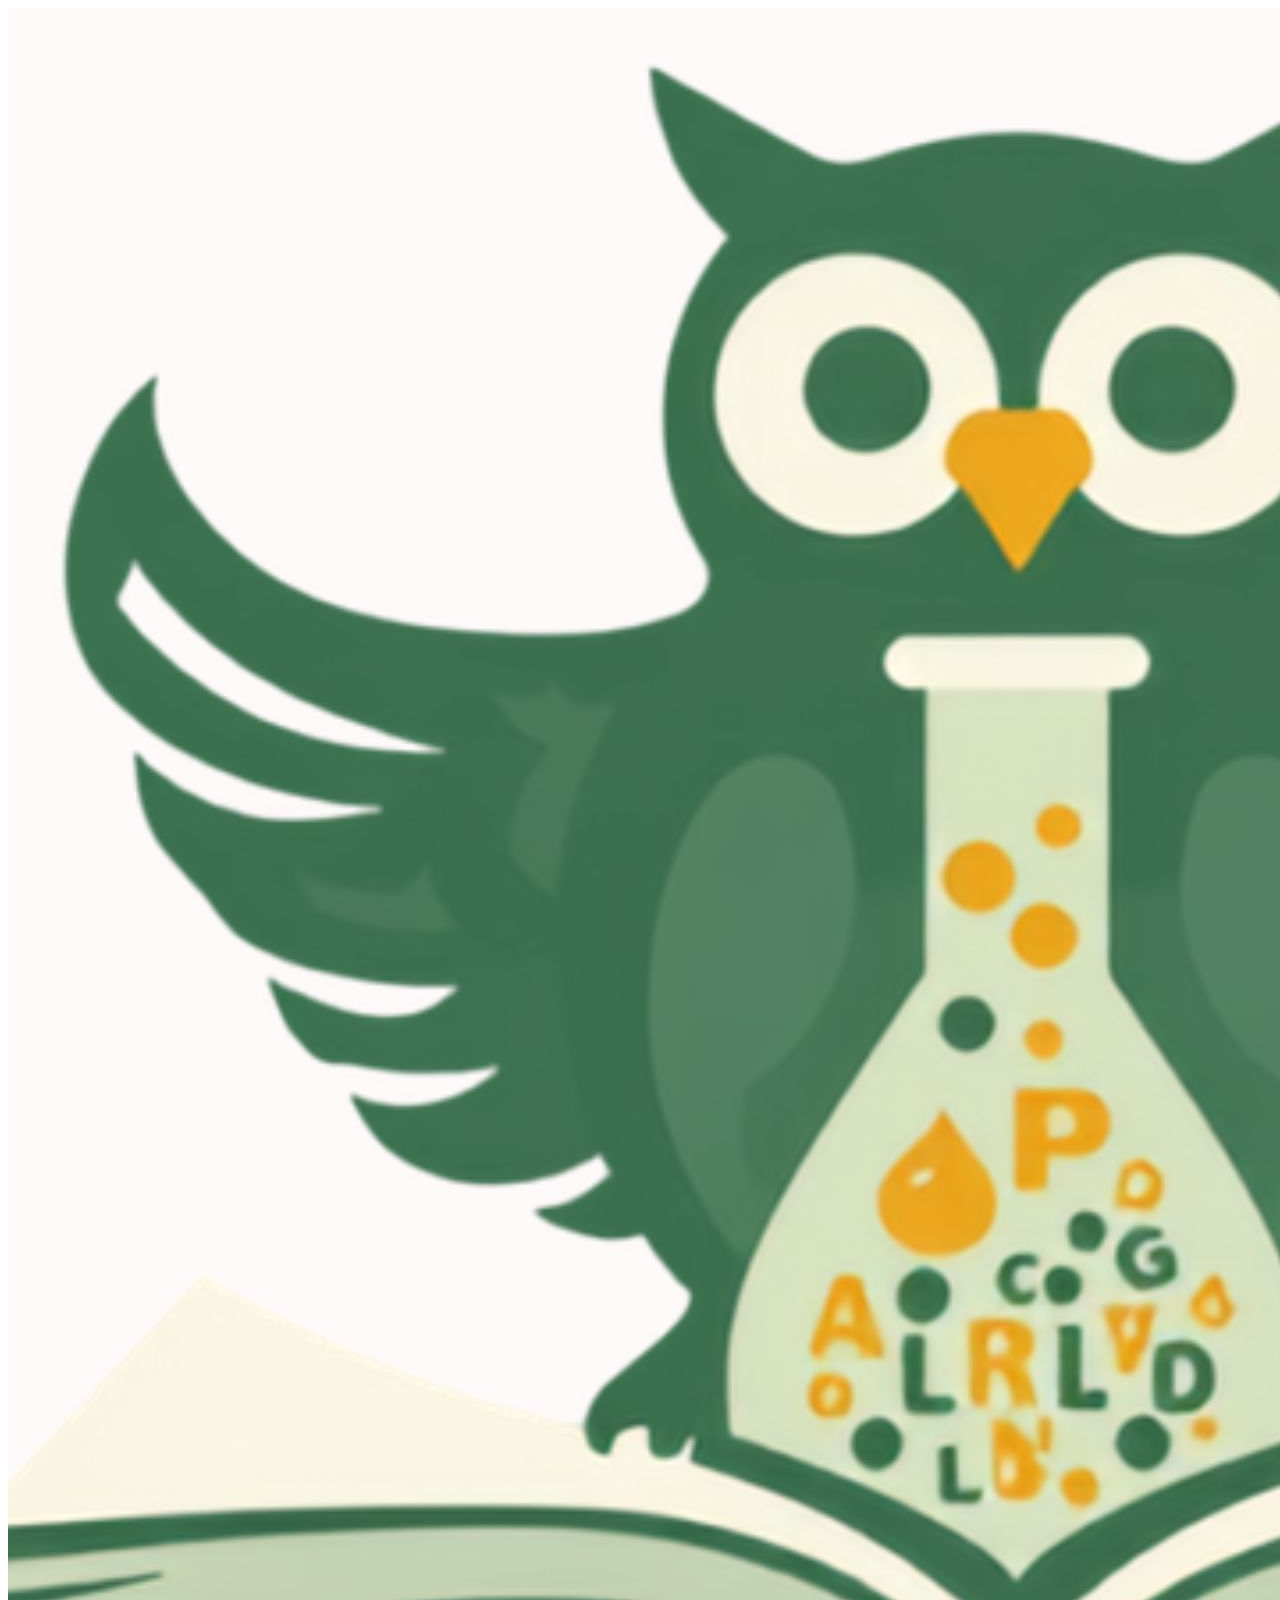
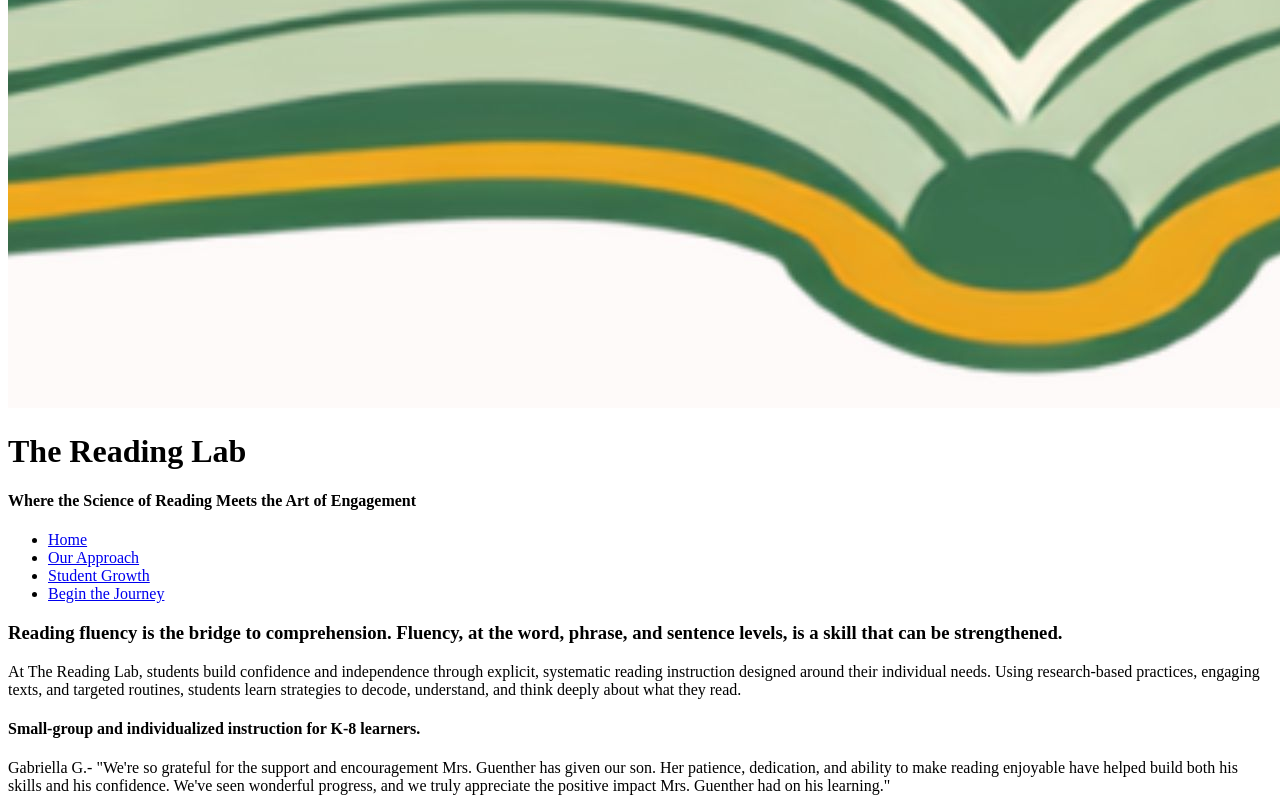
==== index.html @ 080d00b0 "Add files via upload" ====
<!DOCTYPE html>
<html>
  <head>
    
    <title>YOUR NAME HERE</title>
    <meta charset="utf-8" />
	  <meta http-equiv="X-UA-Compatible" content="IE=edge" />
	  <meta name="viewport" content="width=device-width, initial-scale=1" />

	  <!-- link the webpage's stylesheet -->
	  <link rel="stylesheet" href="/style.css" />

	  <!-- link the webpage's JavaScript file -->
	  <script src="/script.js" defer></script>

  </head>
  
  <body>
    <header>
      <img src="assets/owl.jpg" alt="The Reading Lab logo reaturing an owl with outstretched wings above an open book and a laboratory flask filled with letters, representing literacy, reading, and learning.">
    <div>
      <h1>The Reading Lab</h1>
      <h4>Where the Science of Reading Meets the Art of Engagement</h4>
    </div>
    </header>
    
    <nav>
      <ul class="navbar">
        <li>
          <a href= "index.html">Home</a>
        </li>
        <li>
          <a href= "approach.html">Our Approach</a>
        </li>
        <li>
          <a href= "growth.html">Student Growth</a>
        </li>
        <li>
          <a href= "begin.html">Begin the Journey</a>
        </li>
      </ul>
    </nav>

    <main>
      <h3 id="home">Reading fluency is the bridge to comprehension.  Fluency, at the word, phrase, and sentence levels,  is a skill that can be strengthened.</h3>
      <p id="home2">At The Reading Lab, students build confidence and independence through explicit, systematic reading instruction designed around their individual needs.  Using research-based practices, engaging texts, and targeted routines, students learn strategies to decode, understand, and think deeply about what they read.</p>
      <h4 id="home3">Small-group and individualized instruction for K-8 learners.
</h4>
      <p class="testimonials">Gabriella G.- "We're so grateful for the support and encouragement Mrs. Guenther has given our son. Her patience, dedication, and ability to make reading enjoyable have helped build both his skills and his confidence. We've seen wonderful progress, and we truly appreciate the positive impact Mrs. Guenther had on his learning."</p>
    </main>
      
  </body>
</html>
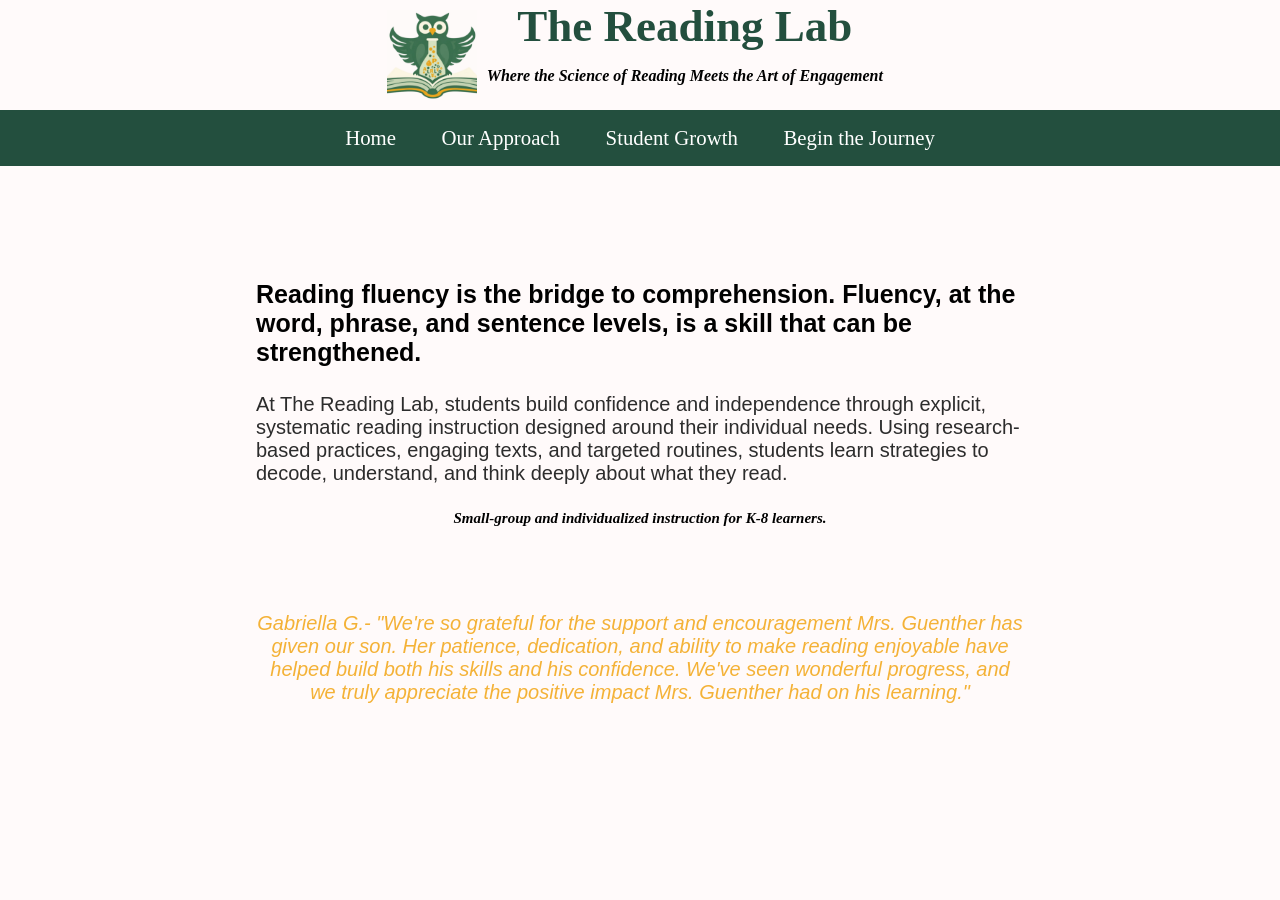
==== commit 263b6d52: "Update index.html" ====
--- a/index.html
+++ b/index.html
@@ -2,7 +2,7 @@
 <html>
   <head>
     
-    <title>YOUR NAME HERE</title>
+    <title>Adelyn G</title>
     <meta charset="utf-8" />
 	  <meta http-equiv="X-UA-Compatible" content="IE=edge" />
 	  <meta name="viewport" content="width=device-width, initial-scale=1" />
@@ -50,4 +50,4 @@
     </main>
       
   </body>
-</html>+</html>
--- a/style.css
+++ b/style.css
@@ -0,0 +1,241 @@
+* {
+  margin: 0px;
+  padding: 0px;
+}
+/* STYLE SECTIONING TAGS */
+body {
+ background-color: #FFFAFA;
+  text-align: center;
+}
+main {
+  padding-top: 50px;
+}
+/* STYLE TEXT */
+
+h1 {
+  color: #234F3E;
+font-family: "Times New Roman", Times, serif;  text-align: center;
+font-size: 45px;
+padding-bottom: 15px;
+}
+
+h4 {
+font-style:italic;
+padding-left: 10px;
+padding-right: 10px;
+padding-bottom: 25px
+}
+
+p {
+  color: #2C2C2C;
+  text-align: center;
+}
+
+nav {
+  color: #234F3E;
+}
+
+/* STYLE IMAGES */
+
+img {
+  max-width: 7%;
+  max-height: 7%;
+}
+header {
+  display: flex;
+  align-items: center;
+  justify-content: center;
+}
+#home {
+  text-align: left;
+  margin-top: 5%;
+  margin-bottom: 2%;
+  margin-left: 20%;
+  margin-right: 20%;
+  font-size: 25px;
+  font-family: "Verdanda", Arial, sans-serif;
+}
+#home2 {
+  font-family: "Verdanda", Arial, sans-serif;
+  text-align: left;
+  margin-top: 2%;
+  margin-bottom: 2%;
+  margin-left: 20%;
+  margin-right: 20%;
+  font-size: 20px;
+}
+#home3 {
+  font-size: 15px;
+}
+.lab-wrapper {
+  display: flex;
+  justify-content: space-between;
+  gap: 20px;
+  padding: 20px;
+}
+
+.lab-section {
+  flex: 1;
+  text-align: center;
+  padding: 10px;
+}
+
+.lab-box {
+  border: 2px solid black; 
+  display: flex;           
+  flex-direction: column;  
+  align-items: center;   
+  text-align: center;     
+  padding: 10px;
+}
+.head {
+  font-size: 37px;
+}
+.header {
+  font-size: 17px;
+  padding-top: 10px;
+}
+.p {
+  padding-top: 10px;
+  padding-bottom: 10px;
+  font-size: 20px;
+  font-family: "Verdanda", Arial, sans-serif;
+}
+.under {
+  font-size: 25px;
+}
+.topborder {
+  width: 350px;
+  background-color: #C2D9C5;
+  border-top-left-radius: 10px;
+  border-top-right-radius: 10px;
+}
+.border {
+  width: 350px;
+  background-color: #C2D9C5;
+  border-bottom-right-radius: 10px;
+  border-bottom-left-radius: 10px;
+}
+
+/* Growth */
+.two-column {
+  display: flex;
+  align-items: stretch;
+  gap: 20px;
+}
+
+.centered {
+  text-align: center;
+  margin-top: 20px;
+}
+
+.navbar {
+  list-style-type: none;
+  background-color: #234F3E;
+  overflow: hidden;
+  padding: 1em;
+}
+
+.navbar li{
+  display: inline;
+}
+
+li a {
+  text-decoration: none;
+  color: white;
+  font-size: 1.3em;
+  padding: 1em;
+}
+
+li a:hover {
+  background: #F4B237;
+}
+
+.h3 {
+  font-size: 25px;
+}
+
+.h6 {
+  font-size: 15px;
+}
+
+.borders {
+  margin-left: 10%;
+  margin-right: 10%;
+  margin-bottom: 5%;
+  border: 2px solid black;
+}
+
+.three-column {
+  display: grid;
+  grid-template-columns: repeat(3, 1fr);
+  gap: 20px;
+}
+
+.three-column > div {
+  border: 1px solid black;
+  padding: 20px;
+}
+
+.bullet-list {
+  list-style-type: disc;
+  padding-left: 30px;
+  text-align: left;
+}
+
+.bullet-list li {
+  display: list-item;
+}
+
+.testimonials {
+  padding-top: 60px;
+  font-size: 20px;
+  font-style: italic;
+  color: #F4B237;
+  margin-left: 20%;
+  margin-right: 20%;
+  font-size: 20px;
+  font-family: "Verdanda", Arial, sans-serif;
+}
+
+.container {
+  display: flex;
+  flex-direction: row;
+  gap: 40px;
+  align-items: center;
+}
+
+.text-side {
+  display: flex;
+  justify-content: center;
+  padding: 20px;
+}
+
+.colored-bottom {
+  width: 400px;
+  background-color: #C2D9C5;
+  border-top-left-radius: 10px;
+  border-top-right-radius: 10px;
+  border-bottom-left-radius: 10px;
+  border-bottom-right-radius: 10px;
+}
+
+.border-border {
+  margin-left: 10%;
+  margin-right: 10%;
+  margin-bottom: 5%;
+  border: 2px solid black;
+}
+.routine {
+  padding-top: 60px;
+  max-width: 40%;
+  max-height: 40%;
+}
+
+.containers {
+  display: grid;
+  grid-template-columns: 1fr 1fr; /* Creates two equal-width columns */
+  align-items: stretch; /* This is the default, but good to be explicit */
+  gap: 20px;
+}
+/* STYLE NAV BAR */
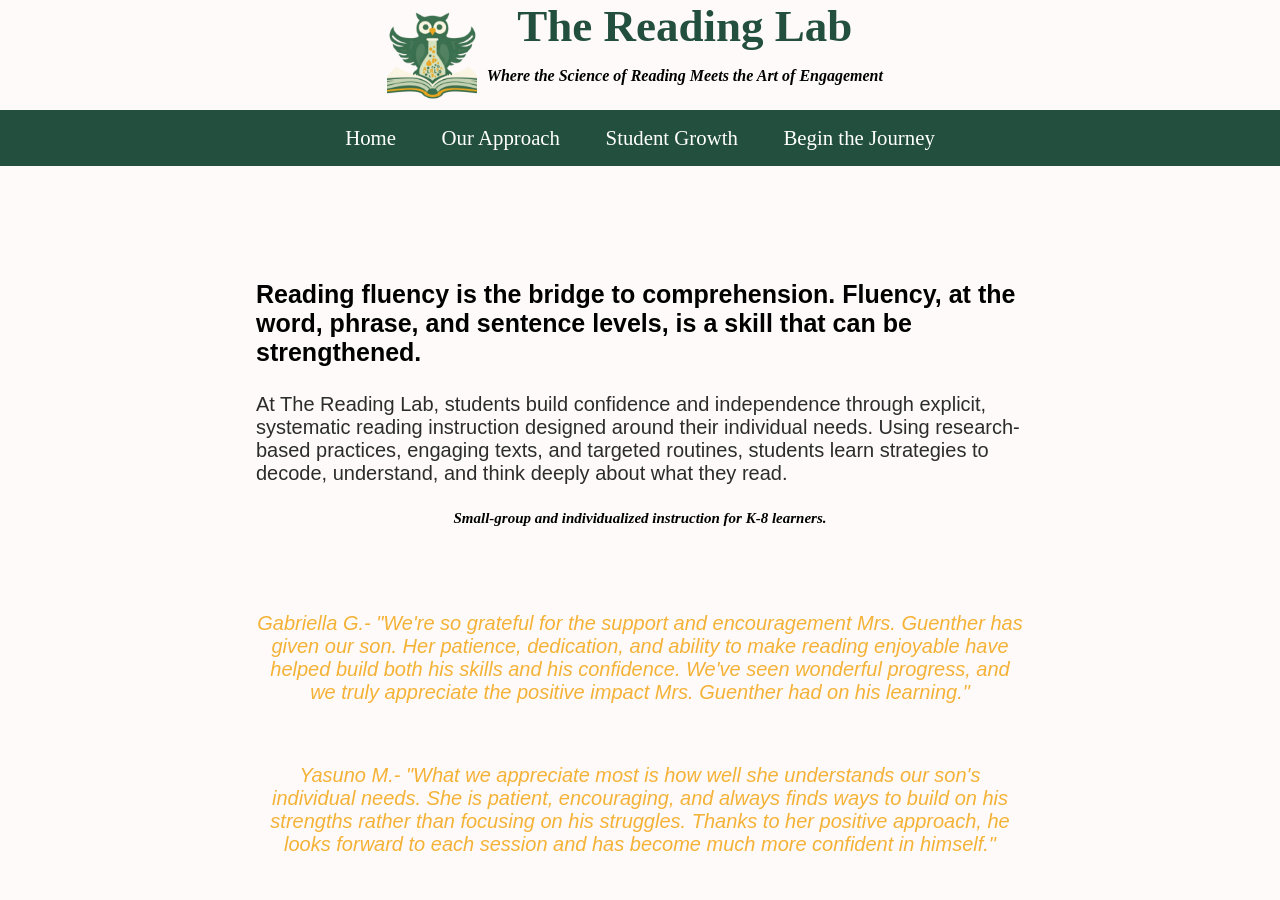
==== commit 9bdc7440: "Update index.html" ====
--- a/index.html
+++ b/index.html
@@ -2,7 +2,8 @@
 <html>
   <head>
     
-    <title>Adelyn G</title>
+    <title>Reading Lab Online</title>
+	<link rel="icon" type="image/x-icon" href="/assets/favicon.ico">
     <meta charset="utf-8" />
 	  <meta http-equiv="X-UA-Compatible" content="IE=edge" />
 	  <meta name="viewport" content="width=device-width, initial-scale=1" />
@@ -47,7 +48,8 @@
       <h4 id="home3">Small-group and individualized instruction for K-8 learners.
 </h4>
       <p class="testimonials">Gabriella G.- "We're so grateful for the support and encouragement Mrs. Guenther has given our son. Her patience, dedication, and ability to make reading enjoyable have helped build both his skills and his confidence. We've seen wonderful progress, and we truly appreciate the positive impact Mrs. Guenther had on his learning."</p>
-    </main>
+    <p class="testimonials">Yasuno M.- "What we appreciate most is how well she understands our son's individual needs. She is patient, encouraging, and always finds ways to build on his strengths rather than focusing on his struggles. Thanks to her positive approach, he looks forward to each session and has become much more confident in himself."</p>
+	</main>
       
   </body>
 </html>
--- a/style.css
+++ b/style.css
@@ -70,14 +70,21 @@
 .lab-wrapper {
   display: flex;
   justify-content: space-between;
+  flex-wrap: wrap;
   gap: 20px;
   padding: 20px;
 }
 
 .lab-section {
-  flex: 1;
+  flex: 1 1 300px;
   text-align: center;
   padding: 10px;
+}
+
+.topborder,
+.border {
+  width: 100%;
+  max-width: 350px;
 }
 
 .lab-box {
@@ -169,6 +176,7 @@
 .three-column {
   display: grid;
   grid-template-columns: repeat(3, 1fr);
+  overflow-wrap: break-word;
   gap: 20px;
 }
 
@@ -238,4 +246,4 @@
   align-items: stretch; /* This is the default, but good to be explicit */
   gap: 20px;
 }
-/* STYLE NAV BAR */+/* STYLE NAV BAR */
